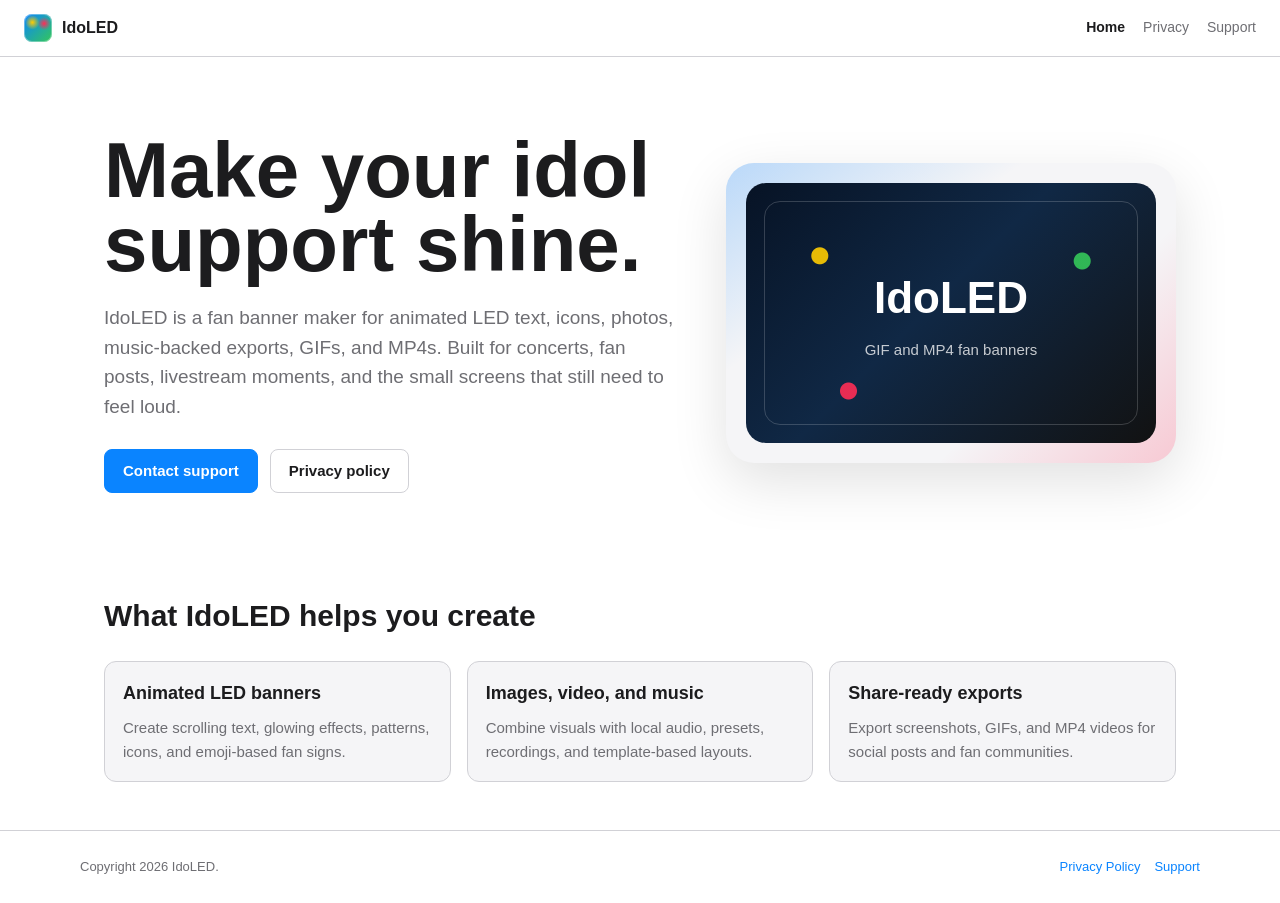
==== index.html @ a79bba95 "Create IdoLED website" ====
<!doctype html>
<html lang="en">
<head>
  <meta charset="utf-8">
  <meta name="viewport" content="width=device-width, initial-scale=1">
  <title>IdoLED - Fan Banner Maker</title>
  <meta name="description" content="IdoLED helps fans create animated LED banners, GIFs, MP4s, and idol support visuals on Android.">
  <link rel="stylesheet" href="styles.css">
</head>
<body>
  <header class="site-header">
    <a class="brand" href="index.html" aria-label="IdoLED home">
      <span class="brand-mark" aria-hidden="true"></span>
      <span>IdoLED</span>
    </a>
    <nav class="site-nav" aria-label="Main navigation">
      <a href="index.html" aria-current="page">Home</a>
      <a href="privacy-policy.html">Privacy</a>
      <a href="support.html">Support</a>
    </nav>
  </header>

  <main>
    <section class="hero">
      <div class="hero-copy">
        <h1>Make your idol support shine.</h1>
        <p>
          IdoLED is a fan banner maker for animated LED text, icons, photos,
          music-backed exports, GIFs, and MP4s. Built for concerts, fan posts,
          livestream moments, and the small screens that still need to feel loud.
        </p>
        <div class="cta-row">
          <a class="button primary" href="support.html">Contact support</a>
          <a class="button" href="privacy-policy.html">Privacy policy</a>
        </div>
      </div>
      <div class="preview" aria-label="IdoLED banner preview">
        <div class="banner">
          <div class="banner-title">
            <strong>IdoLED</strong>
            <span>GIF and MP4 fan banners</span>
          </div>
        </div>
      </div>
    </section>

    <section class="section">
      <h2>What IdoLED helps you create</h2>
      <div class="grid">
        <article class="feature">
          <h3>Animated LED banners</h3>
          <p>Create scrolling text, glowing effects, patterns, icons, and emoji-based fan signs.</p>
        </article>
        <article class="feature">
          <h3>Images, video, and music</h3>
          <p>Combine visuals with local audio, presets, recordings, and template-based layouts.</p>
        </article>
        <article class="feature">
          <h3>Share-ready exports</h3>
          <p>Export screenshots, GIFs, and MP4 videos for social posts and fan communities.</p>
        </article>
      </div>
    </section>
  </main>

  <footer class="site-footer">
    <div class="footer-inner">
      <span>Copyright 2026 IdoLED.</span>
      <nav class="footer-links" aria-label="Footer navigation">
        <a href="privacy-policy.html">Privacy Policy</a>
        <a href="support.html">Support</a>
      </nav>
    </div>
  </footer>
</body>
</html>
---- styles.css ----
:root {
  color-scheme: light dark;
  --bg: #ffffff;
  --fg: #1c1c1e;
  --muted: #6e6e73;
  --border: #d1d1d6;
  --panel: #f5f5f7;
  --blue: #0a84ff;
  --green: #34c759;
  --pink: #ff2d55;
  --yellow: #ffcc00;
  --shadow: 0 18px 55px rgba(0, 0, 0, 0.12);
}

@media (prefers-color-scheme: dark) {
  :root {
    --bg: #000000;
    --fg: #f5f5f7;
    --muted: #98989d;
    --border: #38383a;
    --panel: #1c1c1e;
    --shadow: 0 18px 55px rgba(0, 0, 0, 0.45);
  }
}

* {
  box-sizing: border-box;
}

html {
  scroll-behavior: smooth;
}

body {
  margin: 0;
  font-family: -apple-system, BlinkMacSystemFont, "Segoe UI", "Helvetica Neue",
    Arial, sans-serif;
  background: var(--bg);
  color: var(--fg);
  line-height: 1.55;
  -webkit-text-size-adjust: 100%;
}

a {
  color: var(--blue);
  text-decoration: none;
}

a:hover {
  text-decoration: underline;
}

.site-header {
  position: sticky;
  top: 0;
  z-index: 10;
  display: flex;
  align-items: center;
  justify-content: space-between;
  gap: 20px;
  padding: 14px 24px;
  border-bottom: 1px solid var(--border);
  background: color-mix(in srgb, var(--bg) 88%, transparent);
  backdrop-filter: blur(18px);
}

.brand {
  display: inline-flex;
  align-items: center;
  gap: 10px;
  color: var(--fg);
  font-weight: 700;
}

.brand-mark {
  width: 28px;
  height: 28px;
  border-radius: 8px;
  background:
    radial-gradient(circle at 30% 30%, var(--yellow), transparent 26%),
    radial-gradient(circle at 72% 34%, var(--pink), transparent 24%),
    linear-gradient(135deg, var(--blue), var(--green));
  box-shadow: inset 0 0 0 1px rgba(255, 255, 255, 0.35);
}

.site-nav {
  display: flex;
  align-items: center;
  gap: 18px;
  font-size: 14px;
}

.site-nav a {
  color: var(--muted);
}

.site-nav a[aria-current="page"] {
  color: var(--fg);
  font-weight: 600;
}

.hero {
  max-width: 1120px;
  margin: 0 auto;
  padding: 76px 24px 52px;
  display: grid;
  grid-template-columns: minmax(0, 1fr) minmax(320px, 450px);
  gap: 52px;
  align-items: center;
}

.hero-copy h1 {
  margin: 0;
  font-size: clamp(42px, 8vw, 78px);
  line-height: 0.95;
  letter-spacing: 0;
}

.hero-copy p {
  max-width: 620px;
  margin: 22px 0 0;
  color: var(--muted);
  font-size: 19px;
}

.cta-row {
  display: flex;
  flex-wrap: wrap;
  gap: 12px;
  margin-top: 28px;
}

.button {
  min-height: 44px;
  display: inline-flex;
  align-items: center;
  justify-content: center;
  padding: 0 18px;
  border-radius: 8px;
  font-size: 15px;
  font-weight: 650;
  border: 1px solid var(--border);
  color: var(--fg);
}

.button.primary {
  color: #ffffff;
  background: var(--blue);
  border-color: var(--blue);
}

.preview {
  min-height: 300px;
  border-radius: 28px;
  padding: 20px;
  background:
    linear-gradient(145deg, rgba(10, 132, 255, 0.25), transparent 34%),
    linear-gradient(315deg, rgba(255, 45, 85, 0.22), transparent 32%),
    var(--panel);
  box-shadow: var(--shadow);
  overflow: hidden;
}

.banner {
  min-height: 260px;
  border-radius: 20px;
  display: grid;
  place-items: center;
  background:
    radial-gradient(circle at 18% 28%, rgba(255, 204, 0, 0.9) 0 8px, transparent 9px),
    radial-gradient(circle at 82% 30%, rgba(52, 199, 89, 0.9) 0 8px, transparent 9px),
    radial-gradient(circle at 25% 80%, rgba(255, 45, 85, 0.9) 0 8px, transparent 9px),
    linear-gradient(135deg, #071325, #102845 46%, #121212);
  color: #ffffff;
  position: relative;
}

.banner::before {
  content: "";
  position: absolute;
  inset: 18px;
  border: 1px solid rgba(255, 255, 255, 0.18);
  border-radius: 16px;
}

.banner-title {
  position: relative;
  text-align: center;
}

.banner-title strong {
  display: block;
  font-size: 44px;
  letter-spacing: 0;
}

.banner-title span {
  display: block;
  margin-top: 6px;
  color: rgba(255, 255, 255, 0.76);
  font-size: 15px;
}

.section {
  max-width: 1120px;
  margin: 0 auto;
  padding: 48px 24px;
}

.section h2 {
  margin: 0 0 22px;
  font-size: 30px;
  letter-spacing: 0;
}

.grid {
  display: grid;
  grid-template-columns: repeat(3, minmax(0, 1fr));
  gap: 16px;
}

.feature {
  border: 1px solid var(--border);
  border-radius: 12px;
  padding: 18px;
  background: var(--panel);
}

.feature h3 {
  margin: 0 0 8px;
  font-size: 18px;
}

.feature p {
  margin: 0;
  color: var(--muted);
  font-size: 15px;
}

.content {
  max-width: 800px;
  margin: 0 auto;
  padding: 48px 24px 72px;
}

.content h1 {
  margin: 0 0 8px;
  font-size: 38px;
  letter-spacing: 0;
}

.content h2 {
  margin: 32px 0 10px;
  font-size: 22px;
}

.content h3 {
  margin: 22px 0 8px;
  font-size: 17px;
}

.content p,
.content li {
  color: var(--muted);
  font-size: 16px;
}

.content code {
  padding: 2px 6px;
  border-radius: 5px;
  background: var(--panel);
  color: var(--fg);
}

.meta {
  color: var(--muted);
  font-size: 14px;
}

.support-box {
  border: 1px solid var(--border);
  border-radius: 14px;
  padding: 20px;
  background: var(--panel);
}

.site-footer {
  border-top: 1px solid var(--border);
  padding: 26px 24px;
  color: var(--muted);
  font-size: 13px;
}

.footer-inner {
  max-width: 1120px;
  margin: 0 auto;
  display: flex;
  flex-wrap: wrap;
  gap: 14px 22px;
  align-items: center;
  justify-content: space-between;
}

.footer-links {
  display: flex;
  flex-wrap: wrap;
  gap: 14px;
}

@media (max-width: 820px) {
  .site-header {
    align-items: flex-start;
    flex-direction: column;
  }

  .hero {
    grid-template-columns: 1fr;
    padding-top: 44px;
  }

  .grid {
    grid-template-columns: 1fr;
  }
}
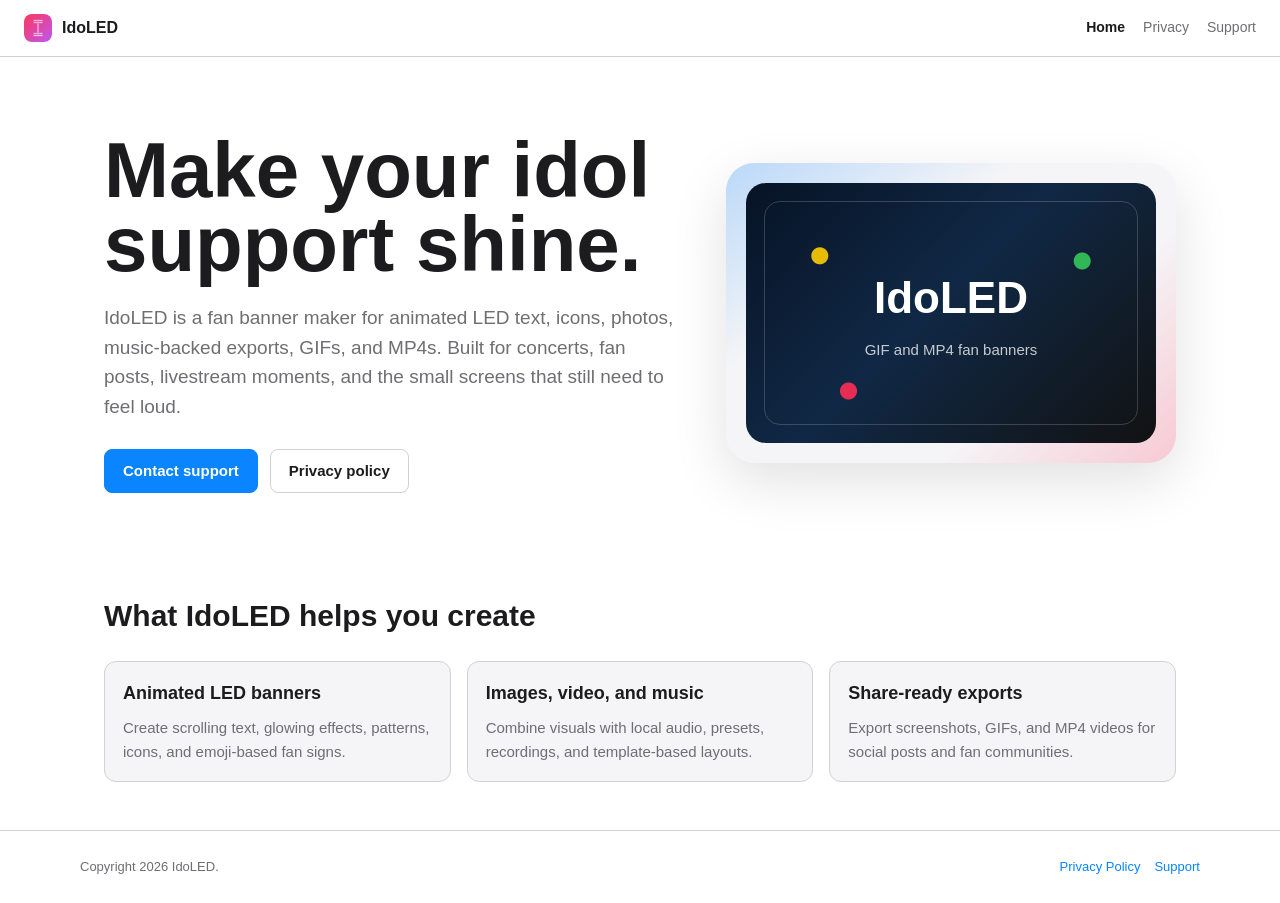
==== commit 97f0b744: "Update privacy and support pages for Play listing" ====
--- a/index.html
+++ b/index.html
@@ -5,12 +5,14 @@
   <meta name="viewport" content="width=device-width, initial-scale=1">
   <title>IdoLED - Fan Banner Maker</title>
   <meta name="description" content="IdoLED helps fans create animated LED banners, GIFs, MP4s, and idol support visuals on Android.">
+  <link rel="icon" href="app-icon-512.png">
+  <link rel="apple-touch-icon" href="app-icon-512.png">
   <link rel="stylesheet" href="styles.css">
 </head>
 <body>
   <header class="site-header">
     <a class="brand" href="index.html" aria-label="IdoLED home">
-      <span class="brand-mark" aria-hidden="true"></span>
+      <img class="brand-mark" src="app-icon-512.png" alt="" width="28" height="28" aria-hidden="true">
       <span>IdoLED</span>
     </a>
     <nav class="site-nav" aria-label="Main navigation">
@@ -74,4 +76,3 @@
   </footer>
 </body>
 </html>
-
--- a/styles.css
+++ b/styles.css
@@ -76,11 +76,8 @@
   width: 28px;
   height: 28px;
   border-radius: 8px;
-  background:
-    radial-gradient(circle at 30% 30%, var(--yellow), transparent 26%),
-    radial-gradient(circle at 72% 34%, var(--pink), transparent 24%),
-    linear-gradient(135deg, var(--blue), var(--green));
-  box-shadow: inset 0 0 0 1px rgba(255, 255, 255, 0.35);
+  display: block;
+  object-fit: cover;
 }
 
 .site-nav {
@@ -322,4 +319,3 @@
     grid-template-columns: 1fr;
   }
 }
-
